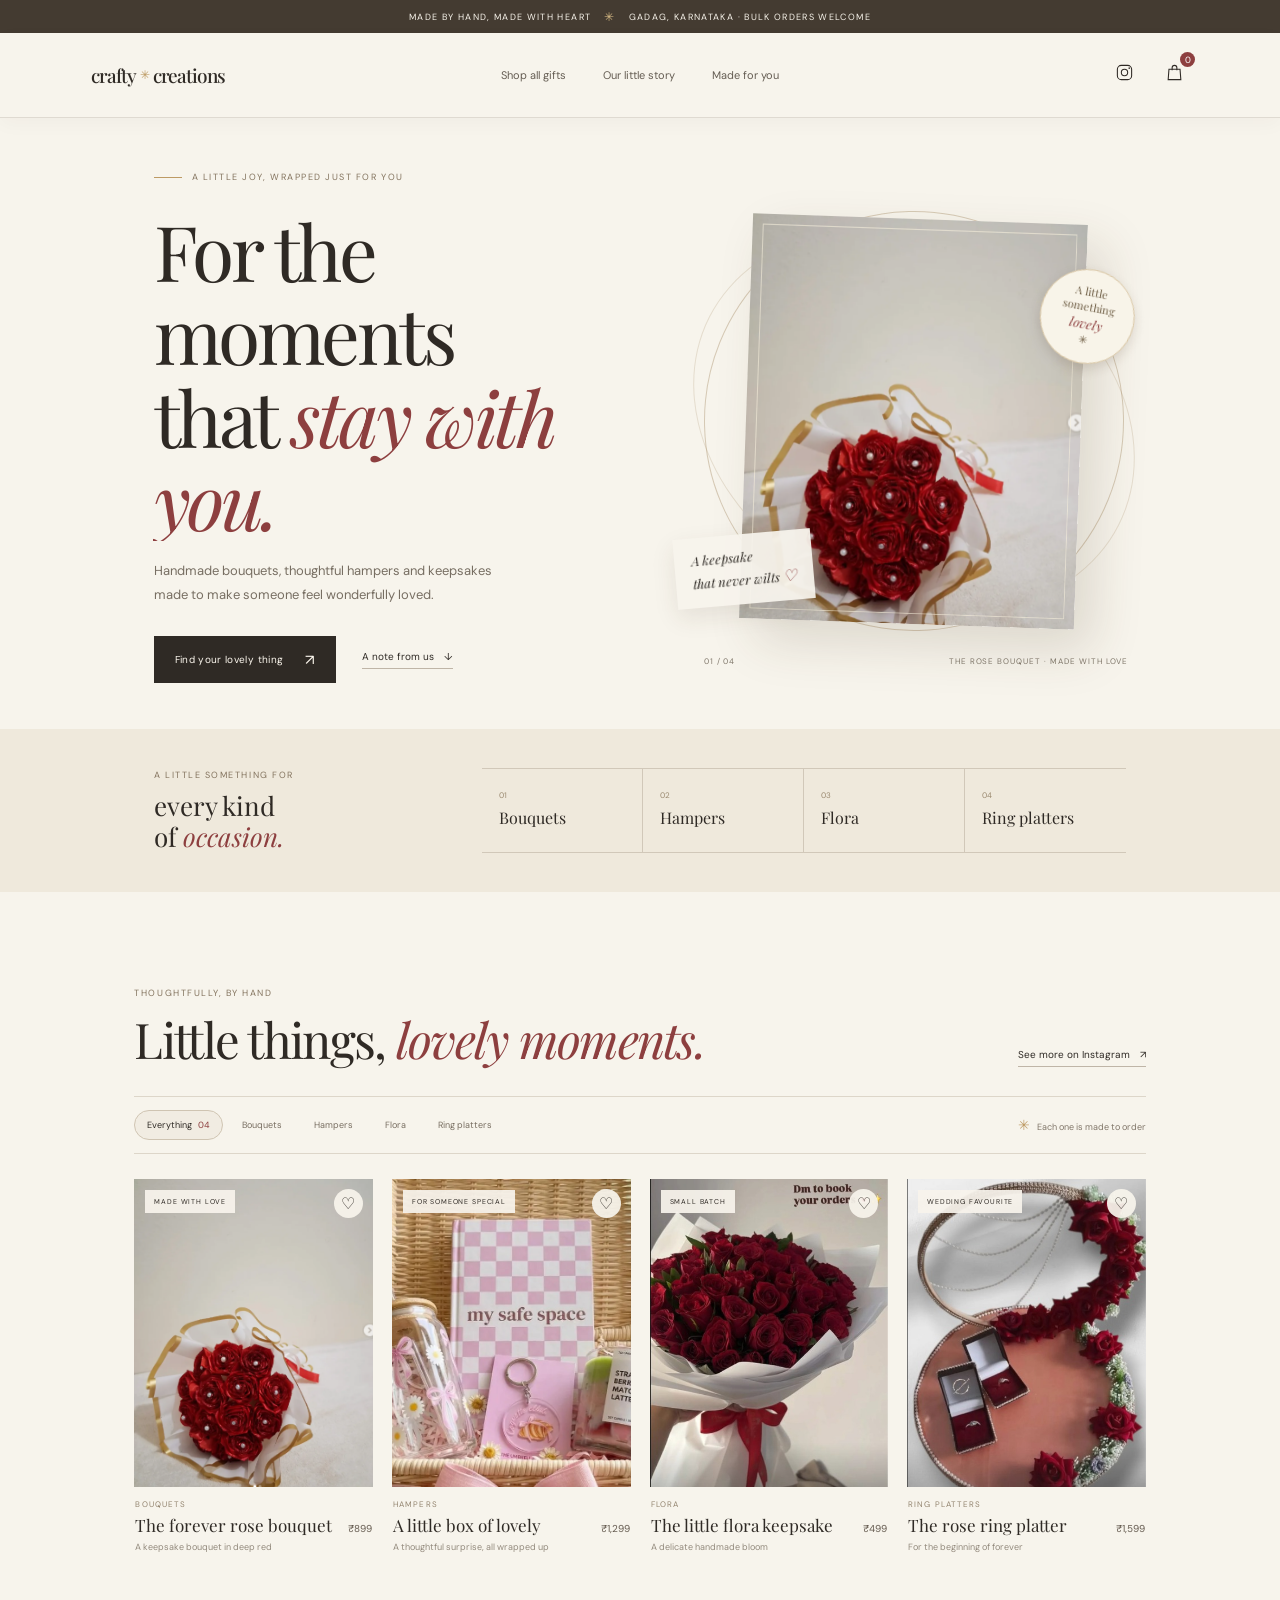
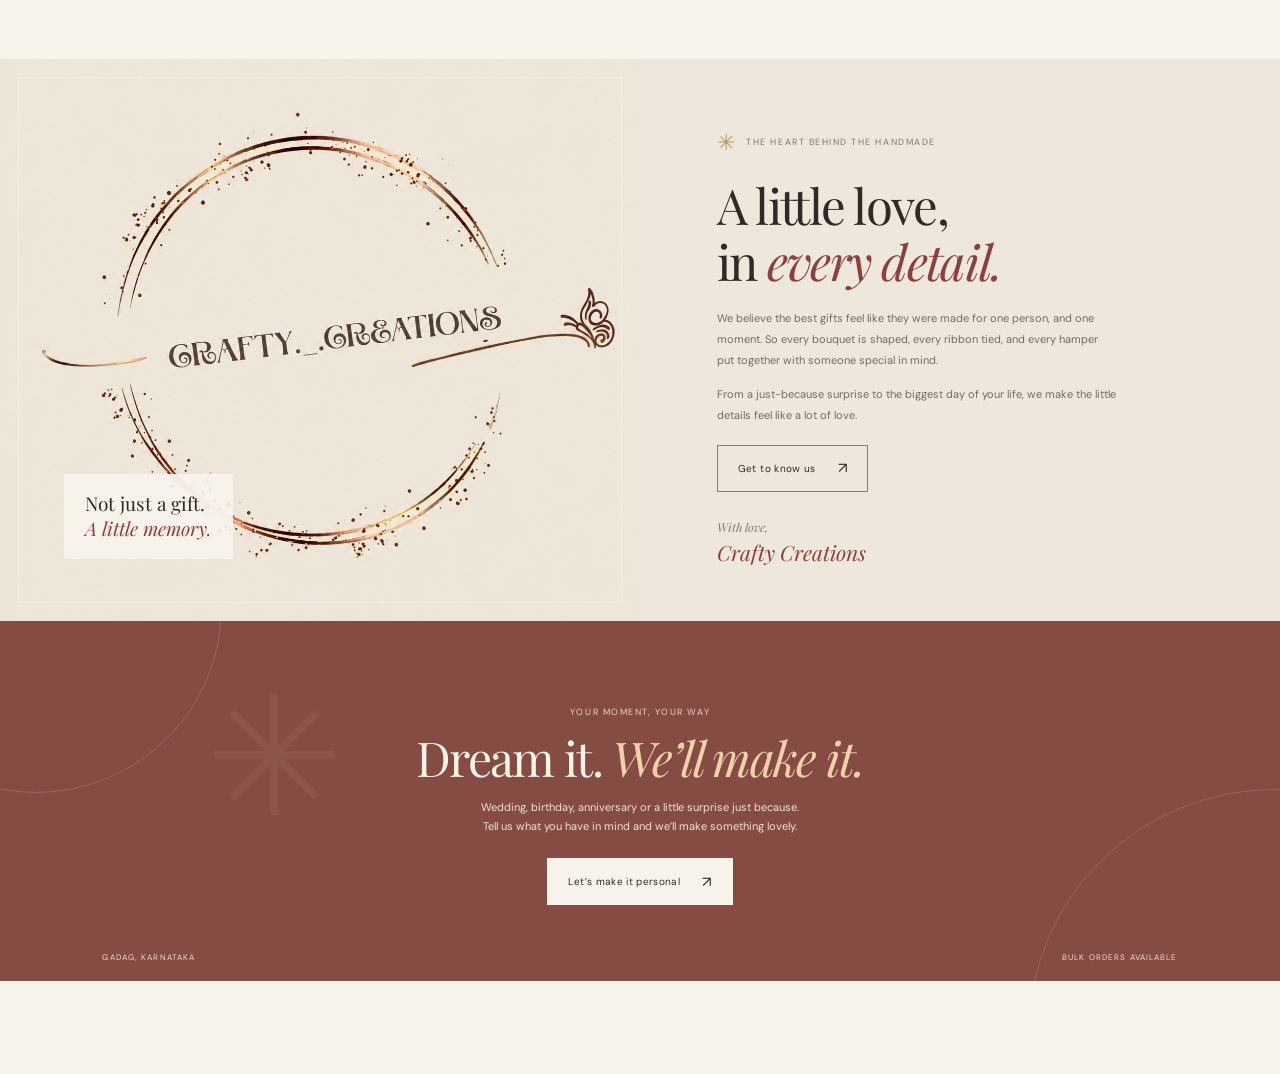
==== index.html @ d96398ae "Initial Commit" ====
<!doctype html>
<html lang="en">
  <head>
    <meta charset="UTF-8" />
    <meta name="viewport" content="width=device-width, initial-scale=1.0" />
    <meta name="theme-color" content="#f7f4ec" />
    <meta name="description" content="Thoughtful flowers, keepsakes and celebration hampers, lovingly made by Crafty Creations in Gadag." />
    <title>Crafty Creations — little things, lovely moments</title>
    <link rel="preconnect" href="https://fonts.googleapis.com" />
    <link rel="preconnect" href="https://fonts.gstatic.com" crossorigin />
    <link href="https://fonts.googleapis.com/css2?family=DM+Sans:wght@400;500;600;700&family=Playfair+Display:ital,wght@0,400;0,500;0,600;1,400;1,500&display=swap" rel="stylesheet" />
    <link rel="stylesheet" href="styles.css" />
    <link rel="stylesheet" href="motion.css" />
    <style>.product-image{perspective:800px}.product-card:hover .product-image img{transform:perspective(800px) rotateY(-1.7deg) rotateX(1deg) scale(1.045)}body.modal-open{overflow:hidden}</style>
  </head>
  <body>
    <div class="announcement"><span>Made by hand, made with heart</span><span class="announcement-dot">✳</span><span>Gadag, Karnataka · Bulk orders welcome</span></div>
    <header class="site-header">
      <button class="icon-button menu-toggle" aria-label="Open menu" aria-expanded="false"><span></span><span></span></button>
      <a class="wordmark" href="#home" aria-label="Crafty Creations home"><span>crafty</span><i>✳</i><span>creations</span></a>
      <nav class="main-nav" aria-label="Main navigation"><a href="shop.html">Shop all gifts</a><a href="#story">Our little story</a><a href="#custom">Made for you</a></nav>
      <div class="header-actions"><a class="icon-button instagram-link" href="https://www.instagram.com/crafty._.creations/" target="_blank" rel="noreferrer" aria-label="Instagram"><svg viewBox="0 0 24 24" aria-hidden="true"><rect x="3" y="3" width="18" height="18" rx="5"/><circle cx="12" cy="12" r="4"/><circle class="solid" cx="18" cy="6.5" r="1"/></svg></a><a class="bag-button" href="cart.html" aria-label="Shopping bag, 0 items"><svg viewBox="0 0 24 24" aria-hidden="true"><path d="M5 8h14l1 13H4L5 8Z"/><path d="M9 9V6a3 3 0 0 1 6 0v3"/></svg><span class="bag-count">0</span></a></div>
    </header>
    <main id="home">
      <section class="hero">
        <div class="hero-copy"><div class="eyebrow"><span class="eyebrow-line"></span> A little joy, wrapped just for you</div><h1>For the moments<br />that <em>stay with you.</em></h1><p>Handmade bouquets, thoughtful hampers and keepsakes made to make someone feel wonderfully loved.</p><div class="hero-actions"><a class="button button-dark" href="shop.html">Find your lovely thing <span>↗</span></a><a class="text-link" href="#story">A note from us <span>↓</span></a></div><div class="hero-footnote"><span class="tiny-flower">✳</span><span>Small batch. Big heart.<br /><b>Always made to order.</b></span></div></div>
        <div class="hero-art"><div class="hero-orbit orbit-one"></div><div class="hero-orbit orbit-two"></div><div class="hero-image-wrap"><img src="public/products/red-rose-bouquet.png" alt="Handmade bouquet of red satin roses with pearl centres, wrapped in white and gold" /><span class="image-stamp">A little<br />something<br /><em>lovely</em> ✳</span></div><div class="hero-caption"><span>01 / 04</span><span>THE ROSE BOUQUET · MADE WITH LOVE</span></div><div class="floating-note">A keepsake<br />that never wilts <span>♡</span></div></div>
      </section>
      <section class="category-strip" aria-label="Shop by collection"><div class="category-intro"><span class="eyebrow">A little something for</span><span>every kind<br />of <em>occasion.</em></span></div><div class="category-links"><button class="category-link" data-filter="Bouquets"><span class="category-number">01</span><span>Bouquets</span><span class="category-arrow">↗</span></button><button class="category-link" data-filter="Hampers"><span class="category-number">02</span><span>Hampers</span><span class="category-arrow">↗</span></button><button class="category-link" data-filter="Flora"><span class="category-number">03</span><span>Flora</span><span class="category-arrow">↗</span></button><button class="category-link" data-filter="Ring platters"><span class="category-number">04</span><span>Ring platters</span><span class="category-arrow">↗</span></button></div></section>
      <section class="shop-section" id="shop"><div class="section-heading"><div><span class="eyebrow">Thoughtfully, by hand</span><h2>Little things, <em>lovely moments.</em></h2></div><a href="https://www.instagram.com/crafty._.creations/" target="_blank" rel="noreferrer" class="text-link">See more on Instagram <span>↗</span></a></div><div class="filter-row"><div class="filter-pills" role="group" aria-label="Filter products"><button class="filter-pill selected" data-filter="All">Everything <span>04</span></button><button class="filter-pill" data-filter="Bouquets">Bouquets</button><button class="filter-pill" data-filter="Hampers">Hampers</button><button class="filter-pill" data-filter="Flora">Flora</button><button class="filter-pill" data-filter="Ring platters">Ring platters</button></div><span class="made-note"><span>✳</span> Each one is made to order</span></div><div class="product-grid" id="product-grid"></div></section>
      <section class="story-section" id="story"><div class="story-image"><img src="public/GRAFTY._CREATIONS Rose-Gold Craft Badge.png" alt="Detail of a handmade red rose bouquet" /><div class="story-image-label">Not just a gift.<br /><em>A little memory.</em></div></div><div class="story-copy"><span class="eyebrow"><span class="tiny-flower">✳</span> The heart behind the handmade</span><h2>A little love,<br />in <em>every detail.</em></h2><p>We believe the best gifts feel like they were made for one person, and one moment. So every bouquet is shaped, every ribbon tied, and every hamper put together with someone special in mind.</p><p>From a just-because surprise to the biggest day of your life, we make the little details feel like a lot of love.</p><a href="https://www.instagram.com/crafty._.creations/" target="_blank" rel="noreferrer" class="button button-outline">Get to know us <span>↗</span></a><div class="signature">With love, <span>Crafty Creations</span></div></div></section>
      <section class="custom-section" id="custom"><div class="custom-decoration">✳</div><div class="eyebrow">Your moment, your way</div><h2>Dream it. <em>We’ll make it.</em></h2><p>Wedding, birthday, anniversary or a little surprise just because.<br />Tell us what you have in mind and we’ll make something lovely.</p><a class="button button-light" href="https://www.instagram.com/crafty._.creations/" target="_blank" rel="noreferrer">Let’s make it personal <span>↗</span></a><div class="custom-bottom"><span>Gadag, Karnataka</span><span>Bulk orders available</span></div></section>
    </main>
    <footer class="site-footer"><a class="wordmark footer-wordmark" href="#home"><span>crafty</span><i>✳</i><span>creations</span></a><span class="footer-note">A little joy, thoughtfully made.</span><a href="https://www.instagram.com/crafty._.creations/" target="_blank" rel="noreferrer" class="footer-social">Say hello on Instagram ↗</a><span class="copyright">© 2026 Crafty Creations</span></footer>
    <div class="toast" role="status" aria-live="polite"></div>
    <div class="product-modal" role="dialog" aria-modal="true" aria-labelledby="modal-title" hidden><button class="modal-close" aria-label="Close details">×</button><div class="modal-image"></div><div class="modal-copy"><span class="eyebrow modal-category"></span><h2 id="modal-title"></h2><p class="modal-description"></p><div class="modal-price"></div><p class="modal-made">✳ Made to order · Custom colours available</p><button class="button button-dark modal-add">Add a little lovely <span>＋</span></button><a class="modal-custom" href="https://www.instagram.com/crafty._.creations/" target="_blank" rel="noreferrer">Ask us about custom orders ↗</a></div></div>
    <script src="products.js"></script><script src="script.js"></script><script src="motion.js"></script>
  </body>
</html>
---- styles.css ----
:root{--paper:#f7f4ec;--paper-dark:#efe9dc;--ink:#2f2a25;--muted:#847c70;--line:#ddd6c9;--wine:#8d3f3f;--gold:#bd9a64;--serif:'Playfair Display',Georgia,serif;--sans:'DM Sans',Arial,sans-serif}*{box-sizing:border-box}html{scroll-behavior:auto;scroll-padding-top:90px}body{margin:0;background:var(--paper);color:var(--ink);font-family:var(--sans);-webkit-font-smoothing:antialiased}a{color:inherit;text-decoration:none}button{font:inherit;color:inherit}.announcement{height:33px;background:#443b31;color:#f8f4eb;display:flex;align-items:center;justify-content:center;gap:13px;font-size:9px;letter-spacing:.15em;text-transform:uppercase}.announcement-dot{font-size:12px;color:#d3b783}.site-header{height:85px;padding:0 7.1%;border-bottom:1px solid rgba(104,92,76,.17);display:grid;grid-template-columns:1fr auto 1fr;align-items:center;position:relative;z-index:5}.wordmark{display:inline-flex;align-items:center;font:500 19px var(--serif);letter-spacing:-.055em;white-space:nowrap}.wordmark i{font:normal 12px var(--sans);color:var(--gold);margin:0 4px}.main-nav{display:flex;align-items:center;gap:37px;font-size:11px;color:#655d53}.main-nav a:hover,.text-link:hover,.footer-social:hover{color:var(--wine)}.header-actions{justify-self:end;display:flex;gap:21px;align-items:center}.icon-button,.bag-button{border:0;background:none;padding:5px;cursor:pointer}.icon-button svg,.bag-button svg{height:19px;width:19px;fill:none;stroke:currentColor;stroke-width:1.35}.icon-button svg .solid{fill:currentColor;stroke:none}.bag-button{position:relative}.bag-count{position:absolute;right:-6px;top:-6px;border-radius:50%;background:var(--wine);color:white;min-width:15px;height:15px;display:grid;place-items:center;font-size:9px}.menu-toggle{display:none}.hero{min-height:575px;padding:37px 10% 42px 12%;display:grid;grid-template-columns:1fr 1fr;align-items:center;gap:4.4%;overflow:hidden}.hero-copy{padding:16px 0 4px;position:relative;z-index:1}.eyebrow{font-size:9px;letter-spacing:.17em;text-transform:uppercase;color:#83735e;display:flex;align-items:center;gap:10px}.eyebrow-line{display:inline-block;width:28px;height:1px;background:var(--gold)}h1,h2,p{margin-top:0}.hero h1{font:400 clamp(48px,6vw,80px)/1.08 var(--serif);letter-spacing:-.045em;margin:26px 0 18px}.hero h1 em,h2 em,.category-intro em,.story-image-label em{font-weight:400;color:var(--wine)}.hero-copy>p{max-width:350px;color:#776e62;font-size:13px;line-height:1.9;margin:0 0 28px}.hero-actions{display:flex;align-items:center;gap:26px}.button{display:inline-flex;align-items:center;justify-content:center;gap:22px;min-height:47px;padding:0 20px;font-size:10px;letter-spacing:.035em;border:1px solid transparent;cursor:pointer;transition:transform .2s,background .2s,color .2s}.button:hover{transform:translateY(-2px)}.button span{font-size:15px}.button-dark{background:var(--ink);color:#fffaf1}.button-dark:hover{background:var(--wine)}.button-outline{background:transparent;border-color:#867c6e}.text-link{font-size:10px;border-bottom:1px solid #bfb5a7;padding-bottom:5px;transition:color .2s}.text-link span{margin-left:7px}.hero-footnote{position:absolute;left:0;bottom:-89px;display:flex;align-items:center;gap:11px;color:#82786c;font-size:9px;line-height:1.65}.hero-footnote b{color:var(--ink);font-weight:500}.tiny-flower{font-size:22px;color:var(--gold)}.hero-art{height:490px;position:relative;display:flex;justify-content:center;align-items:center}.hero-image-wrap{width:min(335px,76%);height:405px;position:relative;z-index:1;box-shadow:18px 21px 50px rgba(73,51,30,.15);transform:rotate(2deg)}.hero-image-wrap img{width:100%;height:100%;object-fit:cover;display:block}.hero-image-wrap:after{content:"";position:absolute;inset:10px;border:1px solid rgba(249,242,223,.55);pointer-events:none}.hero-orbit{position:absolute;border:1px solid rgba(170,145,108,.43);border-radius:50%;width:420px;height:420px;transform:rotate(-23deg)}.orbit-two{width:460px;height:362px;transform:rotate(27deg);border-color:rgba(170,145,108,.24)}.image-stamp{position:absolute;z-index:2;right:-50px;top:44px;width:95px;height:95px;border-radius:50%;display:grid;align-content:center;text-align:center;background:#f8f4e9;border:1px solid #d9c6a4;color:#6d5c43;font:11px/1.35 var(--serif);transform:rotate(9deg);box-shadow:0 5px 12px #43311d26}.image-stamp em{color:var(--wine);font-size:13px}.hero-caption{position:absolute;bottom:0;left:6%;right:5%;display:flex;justify-content:space-between;font-size:8px;letter-spacing:.12em;color:#81796c}.floating-note{position:absolute;z-index:2;left:0;bottom:63px;padding:13px 17px;background:#f7f4eced;font:italic 13px/1.5 var(--serif);box-shadow:0 9px 24px #44331b1a;transform:rotate(-5deg)}.floating-note span{color:var(--wine);font-size:16px}.category-strip{padding:39px 12%;background:var(--paper-dark);display:grid;grid-template-columns:1fr 2.2fr;align-items:center;gap:35px}.category-intro .eyebrow{margin-bottom:9px}.category-intro>span:last-child{display:block;font:26px/1.2 var(--serif)}.category-links{display:grid;grid-template-columns:repeat(4,1fr);border-top:1px solid #d1c8b9;border-bottom:1px solid #d1c8b9}.category-link{background:none;border:0;border-right:1px solid #d1c8b9;min-height:83px;padding:10px 17px;display:flex;flex-direction:column;align-items:flex-start;justify-content:center;gap:7px;text-align:left;cursor:pointer;font:16px var(--serif);transition:background .2s}.category-link:last-child{border:0}.category-link:hover,.category-link.active{background:#f8f4eb}.category-number{font:8px var(--sans);color:#9b8a70}.category-arrow{align-self:flex-end;margin-top:-19px;color:var(--wine);font-size:12px;opacity:0;transform:translate(-4px,4px);transition:.2s}.category-link:hover .category-arrow,.category-link.active .category-arrow{opacity:1;transform:none}.shop-section{padding:95px 10.5% 106px}.section-heading{display:flex;align-items:flex-end;justify-content:space-between;margin-bottom:29px}.section-heading .eyebrow{margin-bottom:12px}.section-heading h2,.story-copy h2,.custom-section h2{font:400 clamp(32px,4.3vw,49px)/1.15 var(--serif);letter-spacing:-.035em;margin:0}.filter-row{border-top:1px solid var(--line);border-bottom:1px solid var(--line);padding:13px 0;display:flex;justify-content:space-between;align-items:center;margin-bottom:25px}.filter-pills{display:flex;gap:6px;flex-wrap:wrap}.filter-pill{border:1px solid transparent;background:transparent;border-radius:30px;padding:8px 12px;font-size:9px;color:#786e61;cursor:pointer;transition:.2s}.filter-pill:hover,.filter-pill.selected{border-color:#cfc4b2;background:#f1ece2;color:var(--ink)}.filter-pill span{color:var(--wine);margin-left:4px}.made-note{font-size:9px;color:#807669}.made-note span{color:var(--gold);font-size:14px;margin-right:5px}.product-grid{display:grid;grid-template-columns:repeat(4,minmax(0,1fr));gap:19px}.product-card{min-width:0;animation:appear .35s ease both}.product-card[hidden]{display:none}.product-image{height:clamp(190px,24vw,310px);position:relative;overflow:hidden;background:#eee7da;cursor:pointer}.product-image img{width:100%;height:100%;object-fit:cover;display:block;transition:transform .6s cubic-bezier(.2,.7,.3,1)}.product-card:hover .product-image img{transform:scale(1.045)}.product-badge{position:absolute;top:11px;left:11px;background:#f8f4eced;padding:7px 9px;font-size:7px;letter-spacing:.12em;text-transform:uppercase}.save-button{position:absolute;right:10px;top:10px;border:0;width:29px;height:29px;border-radius:50%;background:#f8f4eced;font-size:16px;cursor:pointer;transition:.2s}.save-button.saved{color:var(--wine);background:white}.quick-add{position:absolute;left:9px;right:9px;bottom:9px;height:35px;background:#f8f4ecef;border:0;text-align:left;padding:0 11px;font-size:9px;cursor:pointer;opacity:0;transform:translateY(6px);transition:.2s}.product-card:hover .quick-add,.quick-add:focus-visible{opacity:1;transform:none}.quick-add span{float:right;font-size:15px}.product-meta{padding:12px 1px 0}.product-category{font-size:8px;text-transform:uppercase;letter-spacing:.14em;color:#93846f}.product-title-row{display:flex;justify-content:space-between;gap:6px;align-items:baseline;margin-top:5px}.product-title{font:17px var(--serif);cursor:pointer}.product-price{font-size:10px;color:#63594e;white-space:nowrap}.product-note{color:#938a7d;font-size:9px;margin:5px 0 0}.story-section{background:#eee8dc;display:grid;grid-template-columns:1fr 1fr;min-height:490px}.story-image{position:relative;min-height:490px;overflow:hidden}.story-image img{position:absolute;width:100%;height:100%;object-fit:cover;object-position:50% 60%;filter:saturate(.88)}.story-image:after{content:"";position:absolute;inset:18px;border:1px solid #f8f4e88a}.story-image-label{position:absolute;z-index:1;left:10%;bottom:11%;background:#f8f4eced;padding:17px 21px;font:19px/1.35 var(--serif)}.story-copy{padding:69px 14% 55px 12%;align-self:center}.story-copy .eyebrow{margin-bottom:20px}.story-copy h2{margin-bottom:19px}.story-copy p{font-size:11px;line-height:1.9;color:#736a5f;max-width:400px;margin-bottom:13px}.story-copy .button{margin-top:6px}.signature{margin-top:27px;font:italic 12px var(--serif);color:#857b6c}.signature span{display:block;color:var(--wine);font:italic 21px var(--serif);margin-top:3px}.custom-section{min-height:360px;position:relative;text-align:center;display:flex;align-items:center;justify-content:center;flex-direction:column;overflow:hidden;background:#854c43;color:#fbf5e8;padding:65px 20px 55px}.custom-section:before,.custom-section:after{content:"";position:absolute;width:370px;height:370px;border:1px solid #ffffff26;border-radius:50%;left:-150px;top:-200px}.custom-section:after{width:490px;height:490px;left:auto;right:-240px;top:auto;bottom:-300px}.custom-section .eyebrow{color:#e9d6ba;position:relative;z-index:1}.custom-section h2{font-size:48px;margin:12px 0;color:#fbf5e8;position:relative;z-index:1}.custom-section h2 em{color:#f0d1aa}.custom-section p{font-size:11px;line-height:1.8;color:#f3e3d3;position:relative;z-index:1;margin-bottom:21px}.button-light{background:#f8f4ec;color:var(--ink);position:relative;z-index:1}.button-light:hover{background:#edd9ba}.custom-decoration{position:absolute;font-size:165px;color:#ffffff0d;left:16%;top:30px}.custom-bottom{position:absolute;bottom:19px;left:8%;right:8%;display:flex;justify-content:space-between;text-transform:uppercase;font-size:8px;letter-spacing:.14em;color:#efdccc}.site-footer{min-height:93px;padding:22px 8%;display:flex;align-items:center;justify-content:space-between;gap:20px}.footer-wordmark{font-size:17px}.footer-note,.copyright{color:#8b8276;font-size:9px}.footer-social{font-size:10px;border-bottom:1px solid #c2b7a9;padding-bottom:4px}.toast{position:fixed;z-index:20;bottom:22px;left:50%;transform:translate(-50%,20px);background:var(--ink);color:white;padding:12px 17px;font-size:10px;opacity:0;pointer-events:none;transition:.25s}.toast.show{opacity:1;transform:translate(-50%,0)}.product-modal{position:fixed;z-index:30;inset:0;background:#2f2a25a8;display:flex;align-items:center;justify-content:center;padding:22px}.product-modal[hidden]{display:none}.modal-image{width:44%;height:min(74vh,580px);background:#eee7da}.modal-image img{width:100%;height:100%;object-fit:cover}.modal-copy{position:relative;background:var(--paper);padding:55px 45px;width:min(430px,52%);min-height:430px;display:flex;flex-direction:column;justify-content:center}.modal-close{position:absolute;z-index:2;top:17px;right:19px;border:0;background:none;font-size:26px;cursor:pointer}.modal-category{margin-bottom:13px}.modal-copy h2{font:34px/1.1 var(--serif);margin:0 0 13px}.modal-description{font-size:11px;line-height:1.8;color:#786f63}.modal-price{font:19px var(--serif);margin:5px 0 16px}.modal-made{font-size:9px;color:#807669}.modal-add{align-self:flex-start;margin-top:13px}.modal-custom{font-size:9px;margin-top:15px;border-bottom:1px solid #c4b8a6;align-self:flex-start;padding-bottom:4px}.menu-backdrop{display:none}@keyframes appear{from{opacity:0;transform:translateY(7px)}to{opacity:1;transform:none}}@media(min-width:1400px){.hero{min-height:650px}.hero-art{height:530px}.hero-image-wrap{height:445px;width:365px}}@media(max-width:900px){.site-header{padding:0 5%;grid-template-columns:1fr auto 1fr}.hero{padding:35px 7%;gap:1%}.hero-art{height:430px}.hero-image-wrap{height:355px}.hero-orbit{width:350px;height:350px}.orbit-two{width:380px;height:315px}.category-strip{padding:34px 7%;grid-template-columns:.8fr 2fr;gap:20px}.category-link{padding:8px 10px;font-size:14px}.shop-section{padding:78px 7%}.product-grid{grid-template-columns:repeat(2,minmax(0,1fr));gap:26px 16px}.product-image{height:clamp(250px,44vw,400px)}.quick-add{opacity:1;transform:none}.story-copy{padding:55px 9%}.story-image,.story-section{min-height:430px}}@media(max-width:650px){.announcement{height:29px;font-size:7px;letter-spacing:.1em;gap:8px}.site-header{height:67px;padding:0 18px;grid-template-columns:35px 1fr 70px}.menu-toggle{display:flex;flex-direction:column;gap:5px}.menu-toggle span{width:18px;height:1px;background:var(--ink)}.wordmark{font-size:17px;justify-self:center}.header-actions{gap:13px}.main-nav{display:none;position:absolute;left:0;right:0;top:67px;background:var(--paper);padding:17px 22px 21px;box-shadow:0 10px 14px #30241513;align-items:flex-start;gap:18px;flex-direction:column;font-size:12px}.main-nav.open{display:flex}.hero{min-height:0;padding:53px 8% 28px;grid-template-columns:1fr;gap:0}.hero-copy{padding:0}.hero h1{font-size:54px;margin:20px 0 12px}.hero-copy>p{font-size:12px;max-width:330px}.hero-actions{gap:19px}.hero-footnote{display:none}.hero-art{height:392px;margin-top:22px}.hero-image-wrap{width:63%;height:330px}.hero-orbit{height:320px;width:320px}.orbit-two{width:340px;height:270px}.image-stamp{right:0;top:42px;width:76px;height:76px;font-size:9px}.image-stamp em{font-size:11px}.floating-note{left:5px;bottom:48px;font-size:11px;padding:10px 13px}.hero-caption{left:0;right:0;font-size:7px}.category-strip{padding:27px 8% 29px;grid-template-columns:1fr;gap:17px}.category-intro>span:last-child{font-size:24px}.category-links{grid-template-columns:repeat(4,1fr)}.category-link{min-height:76px;padding:8px 7px;font-size:12px;gap:8px}.category-number{font-size:7px}.category-arrow{display:none}.shop-section{padding:59px 6% 68px}.section-heading{align-items:flex-start;gap:10px;flex-direction:column;margin-bottom:20px}.section-heading h2{font-size:34px}.section-heading>.text-link{align-self:flex-end}.filter-row{align-items:flex-start;gap:13px;flex-direction:column}.filter-pills{gap:2px}.filter-pill{padding:7px 9px;font-size:8px}.made-note{align-self:flex-end}.product-grid{gap:24px 10px}.product-image{height:clamp(195px,59vw,320px)}.product-badge{top:7px;left:7px;padding:6px;font-size:6px}.save-button{top:7px;right:7px;width:26px;height:26px}.quick-add{left:6px;right:6px;bottom:6px;height:31px;font-size:8px;padding:0 8px}.product-meta{padding-top:9px}.product-title{font-size:15px}.product-price{font-size:9px}.product-note{font-size:8px}.story-section{grid-template-columns:1fr}.story-image{min-height:330px}.story-copy{padding:42px 8% 43px}.story-copy h2{font-size:40px}.custom-section{min-height:340px;padding:60px 20px}.custom-section h2{font-size:39px}.custom-section p{font-size:10px}.custom-bottom{left:6%;right:6%;font-size:7px}.custom-decoration{left:3%;font-size:120px}.site-footer{padding:22px 6%;min-height:100px;display:grid;grid-template-columns:1fr 1fr;gap:13px}.footer-wordmark{justify-self:start}.footer-note{justify-self:end;text-align:right}.footer-social{justify-self:start;font-size:9px}.copyright{justify-self:end;text-align:right;font-size:8px}.product-modal{padding:12px;align-items:center;overflow:auto}.product-modal:not([hidden]){align-items:center}.modal-image{width:43%;height:410px}.modal-copy{width:57%;padding:46px 20px 26px;min-height:410px}.modal-copy h2{font-size:25px}.modal-copy p{font-size:9px}.modal-add{gap:8px;padding:0 12px;font-size:8px;min-height:42px}.modal-made{font-size:8px}.modal-custom{font-size:8px}.modal-close{top:9px;right:12px}}@media(max-width:390px){.hero h1{font-size:47px}.hero-art{height:350px}.hero-image-wrap{height:292px}.hero-orbit{width:280px;height:280px}.orbit-two{width:300px;height:240px}.product-image{height:190px}.product-title{font-size:14px}.modal-image{height:350px}.modal-copy{padding-left:14px;padding-right:14px}.modal-copy h2{font-size:21px}}
---- motion.css ----
.site-header{position:sticky;top:0;background:var(--paper);box-shadow:0 6px 18px #38291a08;backdrop-filter:blur(12px)}
.hero-art{transform:translate3d(0,var(--scroll-shift,0px),0);will-change:transform}.hero-orbit{transform-style:preserve-3d;animation:orbit-breathe 12s ease-in-out infinite alternate}.orbit-two{animation-delay:-5s}.hero-image-wrap{transform-style:preserve-3d;transition:transform .35s ease,box-shadow .35s}.hero-image-wrap:hover{box-shadow:22px 29px 54px #49331e35}
.motion-ready [data-reveal]{opacity:0;transform:translate3d(0,22px,0);transition:opacity .72s cubic-bezier(.2,.7,.2,1) var(--reveal-delay,0ms),transform .72s cubic-bezier(.2,.7,.2,1) var(--reveal-delay,0ms)}.motion-ready [data-reveal].revealed{opacity:1;transform:translate3d(0,0,0)}.motion-ready .product-card:not(.revealed),.motion-ready .category-link:not(.revealed){opacity:0;transform:translate3d(0,20px,0)}.motion-ready .product-card.revealed,.motion-ready .category-link.revealed{opacity:1;transform:translate3d(0,0,0);transition:opacity .65s ease var(--reveal-delay,0ms),transform .65s cubic-bezier(.2,.7,.2,1) var(--reveal-delay,0ms)}
.hero-copy h1{animation:headline-in .95s .18s both cubic-bezier(.2,.75,.2,1)}.hero-copy .eyebrow{animation:headline-in .7s both}.image-stamp{animation:stamp-in .8s .4s both cubic-bezier(.16,1.4,.3,1)}.floating-note{animation:note-in .75s .55s both cubic-bezier(.2,.7,.2,1)}.confirmation-flower{animation:flower-turn 18s linear infinite}
@keyframes orbit-breathe{from{transform:rotate(-23deg) scale(.97) translateZ(-12px)}to{transform:rotate(-13deg) scale(1.035) translateZ(12px)}}@keyframes headline-in{from{opacity:0;clip-path:inset(0 0 100% 0);transform:translateY(18px)}to{opacity:1;clip-path:inset(0);transform:translateY(0)}}@keyframes stamp-in{from{opacity:0;transform:scale(.6) rotate(-20deg)}to{opacity:1;transform:scale(1) rotate(9deg)}}@keyframes note-in{from{opacity:0;transform:translate(-14px,14px) rotate(-8deg)}to{opacity:1;transform:translate(0) rotate(-5deg)}}@keyframes flower-turn{to{transform:rotate(360deg)}}
@media(prefers-reduced-motion:reduce){*,*::before,*::after{animation-duration:.01ms!important;animation-iteration-count:1!important;scroll-behavior:auto!important;transition-duration:.01ms!important}.hero-art{transform:none!important}.motion-ready [data-reveal],.motion-ready .product-card:not(.revealed),.motion-ready .category-link:not(.revealed){opacity:1;transform:none}}
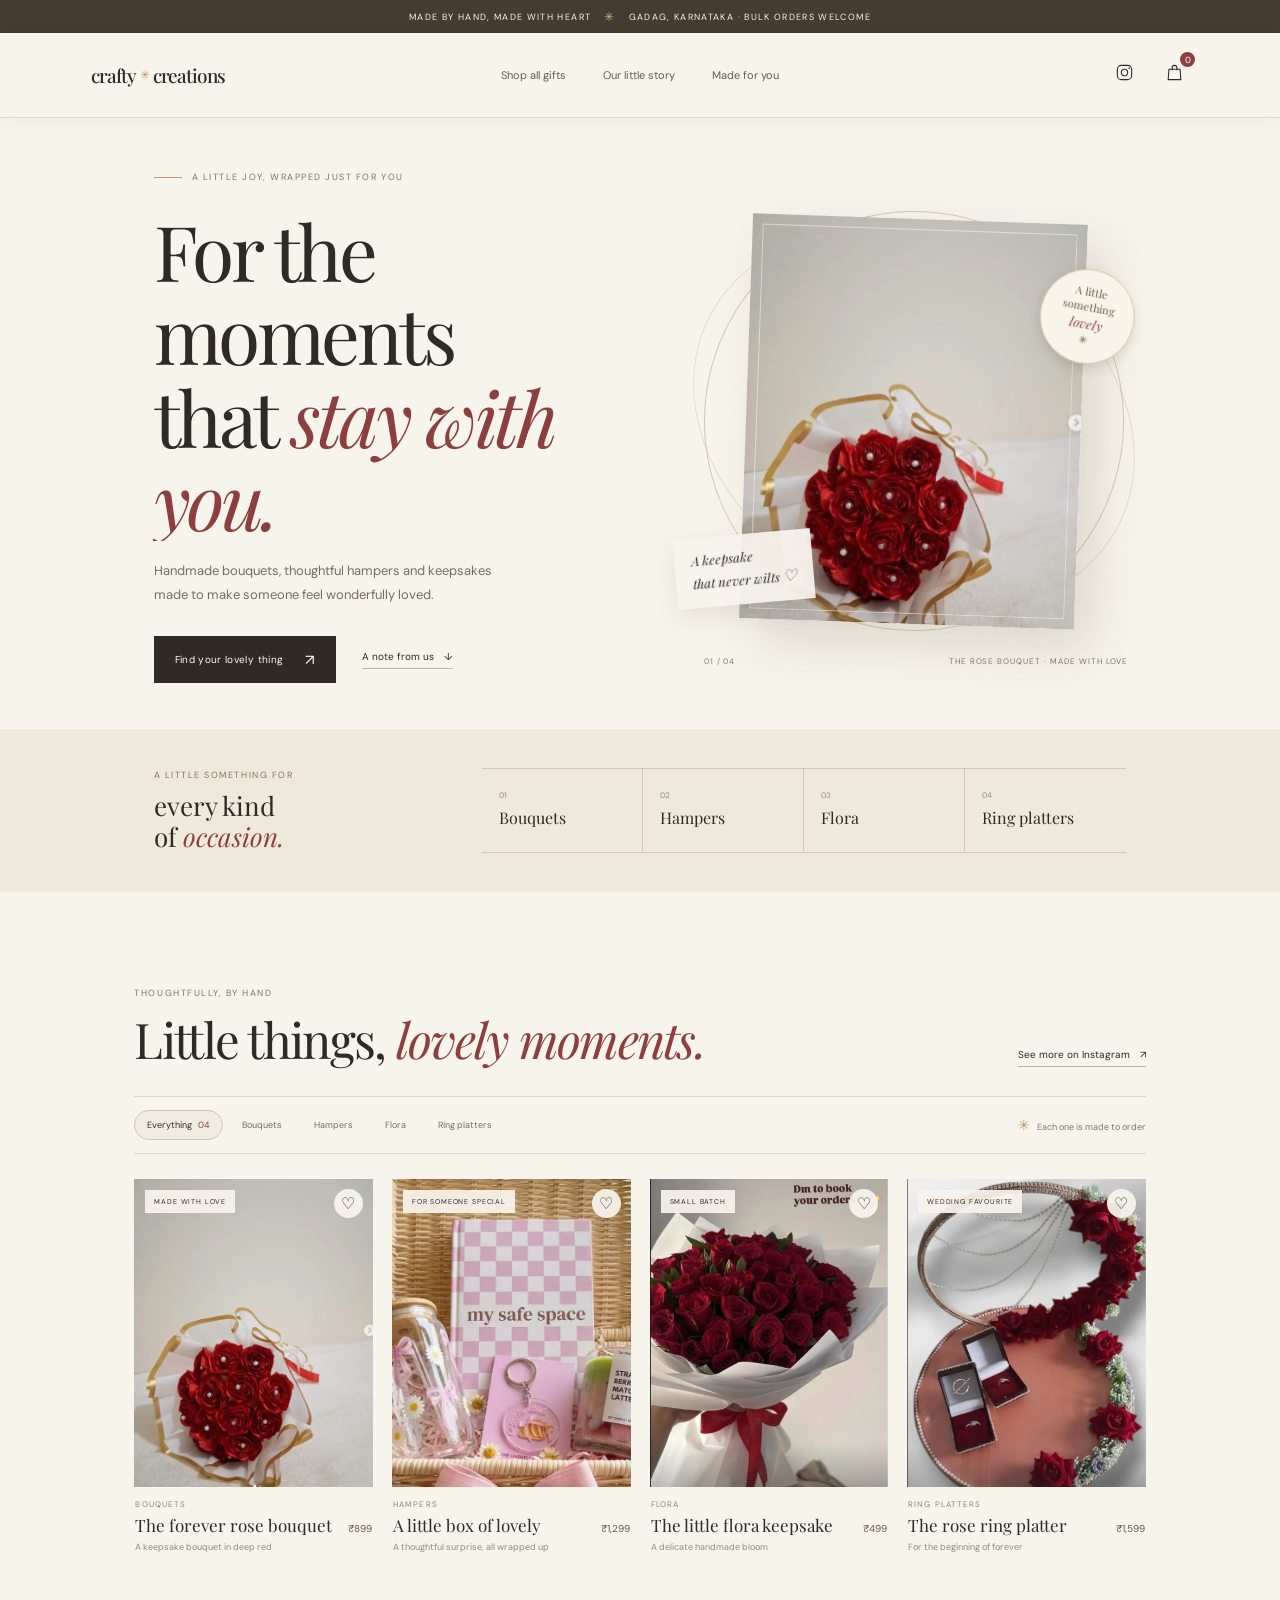
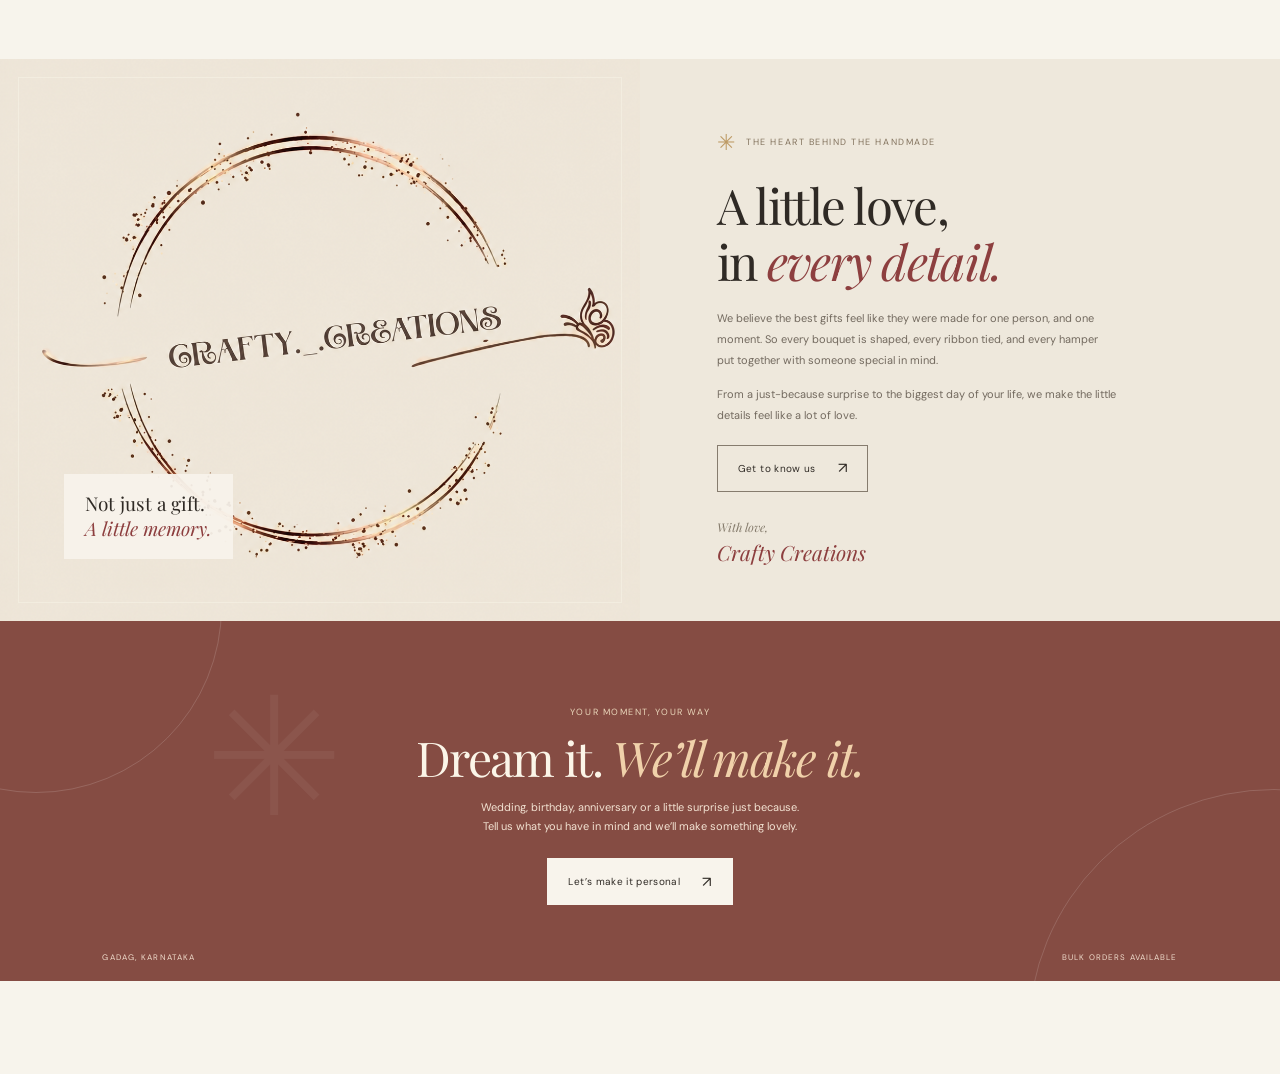
==== commit 8ef5d4c6: "Added shop page" ====
--- a/index.html
+++ b/index.html
@@ -33,7 +33,6 @@
     </main>
     <footer class="site-footer"><a class="wordmark footer-wordmark" href="#home"><span>crafty</span><i>✳</i><span>creations</span></a><span class="footer-note">A little joy, thoughtfully made.</span><a href="https://www.instagram.com/crafty._.creations/" target="_blank" rel="noreferrer" class="footer-social">Say hello on Instagram ↗</a><span class="copyright">© 2026 Crafty Creations</span></footer>
     <div class="toast" role="status" aria-live="polite"></div>
-    <div class="product-modal" role="dialog" aria-modal="true" aria-labelledby="modal-title" hidden><button class="modal-close" aria-label="Close details">×</button><div class="modal-image"></div><div class="modal-copy"><span class="eyebrow modal-category"></span><h2 id="modal-title"></h2><p class="modal-description"></p><div class="modal-price"></div><p class="modal-made">✳ Made to order · Custom colours available</p><button class="button button-dark modal-add">Add a little lovely <span>＋</span></button><a class="modal-custom" href="https://www.instagram.com/crafty._.creations/" target="_blank" rel="noreferrer">Ask us about custom orders ↗</a></div></div>
     <script src="products.js"></script><script src="script.js"></script><script src="motion.js"></script>
   </body>
 </html>
